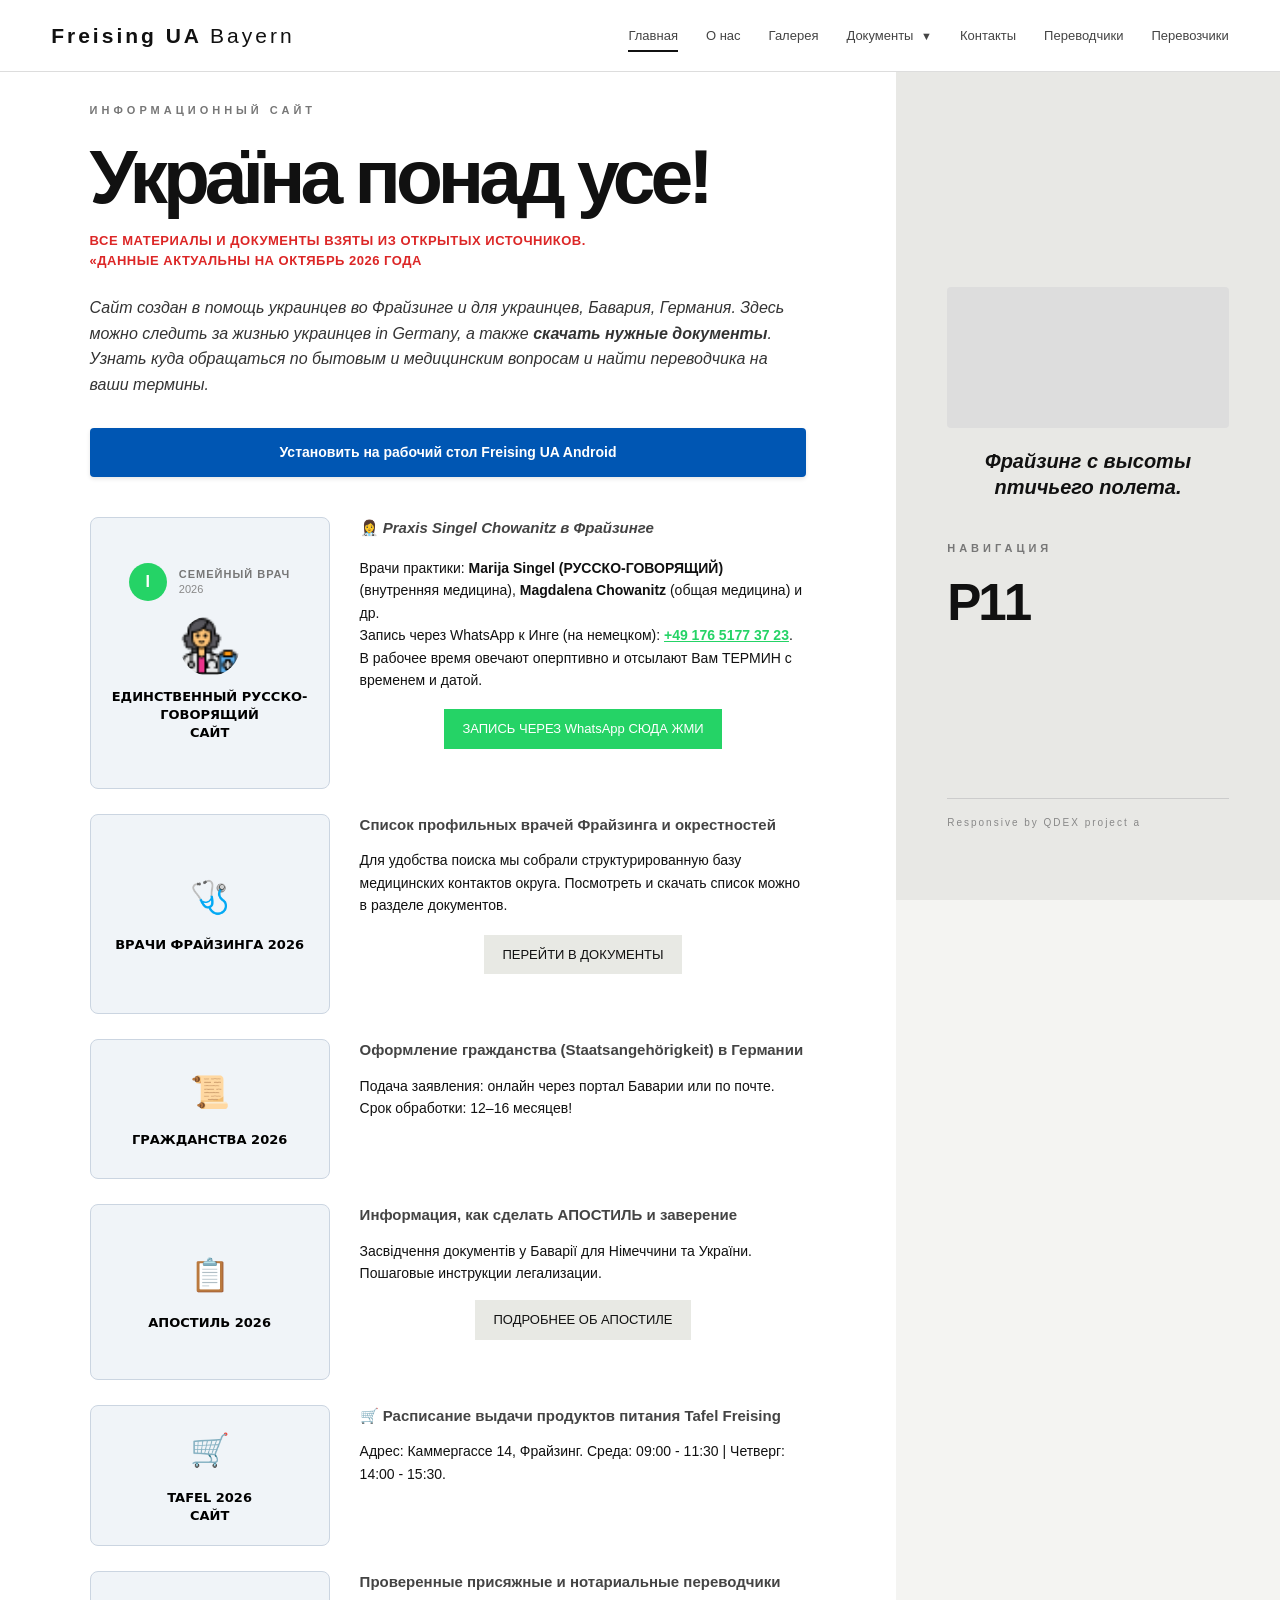
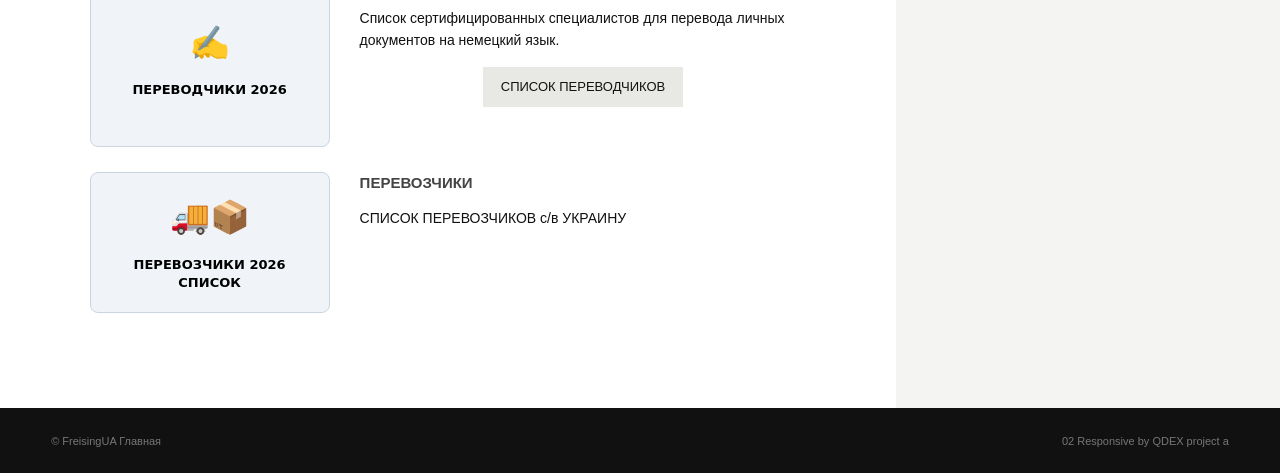
==== index.html @ e6245b6f "Add files via upload" ====
<!DOCTYPE html>
<html lang="ru">
<head>
    <meta charset="UTF-8">
    <meta name="viewport" content="width=device-width, initial-scale=1.0">
    
    <!-- Семантическое ядро для главной страницы проекта FreisingUA -->
    <title>FreisingUA — Информационный сайт для украинцев во Фрайзинге (Бавария)</title>
    <meta name="description" content="Информационный портал волонтерской помощи для украинцев во Фрайзинге (Бавария, Германия). Актуальная информация по бытовым вопросам, адреса врачей, документы и гайды.">

    <!-- Точный канонический адрес главной страницы -->
    <link rel="canonical" href="https://freisingua.com" />

    <!-- Настройка превью Open Graph для Telegram и WhatsApp -->
    <meta property="og:locale" content="ru_RU">
    <meta property="og:type" content="website">
    <meta property="og:title" content="FreisingUA | Помощь украинцам во Фрайзинге (Бавария)">
    <meta property="og:description" content="Полезная информация для интеграции в Германии. Бытовые и медицинские вопросы, присяжные переводчики и расписания перевозчиков.">
    <meta property="og:url" content="https://freisingua.com"> 
	
    <meta property="og:site_name" content="FreisingUA">
    <meta property="og:image" content="https://freisingua.com/preview1200630.png">
	<meta property="og:image:width" content="1200" />
	<meta property="og:image:height" content="630" />
    <!-- Подключение ваших оригинальных стилей -->
    <link rel="stylesheet" href="style.css">
	
<!-- adsens -->
<script async src="https://pagead2.googlesyndication.com/pagead/js/adsbygoogle.js?client=ca-pub-8481894872765748"
     crossorigin="anonymous"></script>
<!-- adsens -->

<!-- Google tag (gtag.js) -->
<script async src="https://www.googletagmanager.com/gtag/js?id=G-LP3S832QSP"></script>
<script>
  window.dataLayer = window.dataLayer || [];
  function gtag(){dataLayer.push(arguments);}
  gtag('js', new Date());

  gtag('config', 'G-LP3S832QSP');
</script>


<!-- ============================= -->
  <!-- Oустановка на раб стол -->
  <!-- ============================= -->			 



<link rel="manifest" href="manifest.json">



  <!-- ============================= -->
  <!-- КОНЕЦOустановка на раб стол -->
  <!-- ============================= -->
   
</head>
<body>

    <!-- Шапка сайта (HEADER) -->
    <div class="header">
        <div class="logo">Freising UA <span>Bayern</span></div>
        <button class="menu-toggle">☰</button>
        <div class="menu">
            <a href="index.html" class="active">Главная</a>
            <a href="about.html" target="_blank">О нас</a>
            <a href="gallery.html" target="_blank">Галерея</a>
            <div class="menu-item dropdown">
                <button class="dropdown-btn">Документы <span>▼</span></button>
                <div class="submenu">
                    <a href="documents.htmll" target="_blank">Документы</a>
                    <a href="apostil.html" target="_blank">Апостиль</a>
                    <a href="citizenship.html" target="_blank">Гражданство</a>
                </div>
            </div>
            <a href="contacts.html" target="_blank">Контакты</a>
            <a href="TRANSLATORS.html" target="_blank">Переводчики</a>
            <a href="transportation.html" target="_blank">Перевозчики</a>
        </div>
    </div>

    <!-- Основной макет страницы (LAYOUT) -->
    <div class="layout">
        
        <!-- Левая (Основная) колонка контента -->
        <div class="main-column">
            
            <div class="content">
                <div class="eyebrow">ИНФОРМАЦИОННЫЙ САЙТ</div>
                
                <h1>Україна понад усе!</h1>
                
                <p style="font-size: 13px; color: #dc2626; font-weight: bold; margin-bottom: 25px; text-transform: uppercase; letter-spacing: 0.5px;">
                     ВСЕ МАТЕРИАЛЫ И ДОКУМЕНТЫ ВЗЯТЫ ИЗ ОТКРЫТЫХ ИСТОЧНИКОВ.<br>
					«Данные актуальны на октябрь 2026 года
                </p>

                <p class="lead" style="font-style: italic; font-size: 16px; color: #333; line-height: 1.6; margin-bottom: 30px;">
                    Сайт создан в помощь украинцев во Фрайзинге и для украинцев, Бавария, Германия. Здесь можно следить за жизнью украинцев in Germany, а также <strong>скачать нужные документы</strong>. Узнать куда обращаться по бытовым и медицинским вопросам и найти переводчика на ваши термины.
                </p>

                <!-- Синяя кнопка установки приложения -->
                <a href="#" id="install-btn" class="button" style="display: block; width: 100%; max-width: 100%; background: #0056b3; color: #fff; text-align: center; padding: 14px; border-radius: 4px; font-size: 14px; font-weight: bold; text-transform: none; border: none; margin-bottom: 40px; box-shadow: 0 2px 4px rgba(0,0,0,0.1); position: relative; z-index: 9999;">
                    Установить на рабочий стол Freising UA Android
                </a>
                <!-- БЛОК 1: СЕМЕЙНЫЙ ВРАЧ СИНГЕЛЬ (Вся левая карточка ведет на WhatsApp) -->
                <div class="card-and-text-row">
                    <a href="https://praxis-sc.de" target="_blank" class="single-row-card">
                        <div class="author-block" style="margin-bottom: 15px; justify-content: center;">
                            <div class="author-avatar" style="background-color: #25D366;">I</div>
                            <div class="author-info" style="text-align: left;">
                                <span class="author-name" style="font-size: 11px; text-transform: uppercase; letter-spacing: 1px; color: #777;">СЕМЕЙНЫЙ ВРАЧ</span>
                                <span class="author-date">2026</span>
                            </div>
                        </div>
                        <img src="FOTO/free-icon-doctor-3678070.png" alt="Praxis Singel Chowanitz" style="width: 60px; height: 60px; border-radius: 50%; object-fit: cover; margin-bottom: 12px; display: block; margin-left: auto; margin-right: auto;">
                        <div class="card-title" style="font-size: 13px; font-weight: bold; text-transform: uppercase;">ЕДИНСТВЕННЫЙ РУССКО-ГОВОРЯЩИЙ<br>сайт</div>
                    </a>
                    <div class="card-side-info">
                        <p class="lead" style="font-size: 15px; font-weight: bold; margin-bottom: 10px; color: #444; margin-top: 0 !important;">
                            👩‍⚕️ <em>Praxis Singel Chowanitz в Фрайзинге</em>
                        </p>
                        <p style="font-size: 14px; color: #111; line-height: 1.6; margin-bottom: 10px;">
                            Врачи практики: <strong>Marija Singel (РУССКО-ГОВОРЯЩИЙ)</strong> (внутренняя медицина), <strong>Magdalena Chowanitz</strong> (общая медицина) и др. <br>
                            Запись через WhatsApp к Инге (на немецком): 
                            <a href="https://wa.me/+49 176 5177 37 23" target="_blank" style="text-decoration: underline; color: #25D366; font-weight: bold;">+49 176 5177 37 23</a>.<br>
							В рабочее время овечают оперптивно и отсылают Вам ТЕРМИН с временем и датой.
                        </p>
                        <a href="https://wa.me/+49 176 5177 37 23" target="_blank" class="button" style="background: #25D366; color: #fff; margin: 0; max-width: max-content; padding: 10px 18px;">ЗАПИСЬ ЧЕРЕЗ WhatsApp СЮДА ЖМИ</a>
                    </div>
                </div>

                <!-- БЛОК 2: СПИСОК ВРАЧЕЙ (Вся карточка ведет в документы) -->
                <div class="card-and-text-row">
                    <a href="documents.html" target="_blank" class="single-row-card">
                        <div class="card-icon">🩺</div>
                        <div class="card-title" style="font-size: 13px; font-weight: bold; text-transform: uppercase;">ВРАЧИ ФРАЙЗИНГА 2026</div>
                    </a>
                    <div class="card-side-info">
                        <p class="lead" style="font-size: 15px; font-weight: bold; margin-bottom: 5px; color: #444;">Список профильных врачей Фрайзинга и окрестностей</p>
                        <p style="font-size: 14px; color: #111; line-height: 1.6; margin-bottom: 10px;">
                            Для удобства поиска мы собрали структурированную базу медицинских контактов округа. Посмотреть и скачать список можно в разделе документов.
                        </p>
                        <a href="documents.html" target="_blank" class="button" style="background: #e8e9e4; color: #111; margin: 0; max-width: max-content; padding: 10px 18px;">ПЕРЕЙТИ В ДОКУМЕНТЫ</a>
                    </div>
                </div>

                <!-- БЛОК 3: ГРАЖДАНСТВО (Карточка ведет на официальный портал Бавария) -->
                <div class="card-and-text-row">
                    <a href="citizenship.html" target="_blank" class="single-row-card">
                        <div class="card-icon">📜</div>
                        <div class="card-title" style="font-size: 13px; font-weight: bold; text-transform: uppercase;">ГРАЖДАНСТВА 2026</div>
                    </a>
                    <div class="card-side-info">
                        <p class="lead" style="font-size: 15px; font-weight: bold; margin-bottom: 5px; color: #444;">Оформление гражданства (Staatsangehörigkeit) в Германии</p>
                        <p style="font-size: 14px; color: #111; line-height: 1.6;">
                            Подача заявления: онлайн через портал Баварии или по почте. Срок обработки: 12–16 месяцев!
                        </p>
                    </div>
                </div>

                <!-- БЛОК 4: АПОСТИЛЬ (Карточка ведет на страницу апостиля) -->
                <div class="card-and-text-row">
                    <a href="apostil.html" target="_blank" class="single-row-card">
                        <div class="card-icon">📋</div>
                        <div class="card-title" style="font-size: 13px; font-weight: bold; text-transform: uppercase;">АПОСТИЛЬ 2026</div>
                    </a>
                    <div class="card-side-info">
                        <p class="lead" style="font-size: 15px; font-weight: bold; margin-bottom: 5px; color: #444;">Информация, как сделать АПОСТИЛЬ и заверение</p>
                        <p style="font-size: 14px; color: #111; line-height: 1.6; margin-bottom: 8px;">
                            Засвідчення доĸументів у Баварії для Німеччини та України. Пошаговые инструкции легализации.
                        </p>
                        <a href="apostil.html" target="_blank" class="button" style="background: #e8e9e4; color: #111; margin: 0; max-width: max-content; padding: 10px 18px;">ПОДРОБНЕЕ ОБ АПОСТИЛЕ</a>
                    </div>
                </div>

                <!-- БЛОК 5: TAFEL (Карточка ведет на страницу контактов/карты) -->
                <div class="card-and-text-row">
                    <a href="https://freisinger-tafel.de" target="_blank" class="single-row-card">
                        <div class="card-icon">🛒</div>
                        <div class="card-title" style="font-size: 13px; font-weight: bold; text-transform: uppercase;">TAFEL 2026<br>
                        сайт</div>
                    </a>
                    <div class="card-side-info">
                        <p class="lead" style="font-size: 15px; font-weight: bold; margin-bottom: 5px; color: #444;">🛒 Расписание выдачи продуктов питания Tafel Freising</p>
                        <p style="font-size: 14px; color: #111; line-height: 1.6;">
                            Адрес: Каммергассе 14, Фрайзинг. Среда: 09:00 - 11:30 | Четверг: 14:00 - 15:30.
                        </p>
                    </div>
                </div>

                <!-- БЛОК 6: ПЕРЕВОДЧИКИ (Карточка ведет на страницу переводчиков) -->
                <div class="card-and-text-row">
                    <a href="TRANSLATORS.html" target="_blank" class="single-row-card">
                        <div class="card-icon">✍️</div>
                        <div class="card-title" style="font-size: 13px; font-weight: bold; text-transform: uppercase;">ПЕРЕВОДЧИКИ 2026</div>
                    </a>
                    <div class="card-side-info">
                        <p class="lead" style="font-size: 15px; font-weight: bold; margin-bottom: 5px; color: #444;">Проверенные присяжные и нотариальные переводчики</p>
                        <p style="font-size: 14px; color: #111; line-height: 1.6; margin-bottom: 8px;">
                            Список сертифицированных специалистов для перевода личных документов на немецкий язык.
                        </p>
                        <a href="TRANSLATORS.html" target="_blank" class="button" style="background: #e8e9e4; color: #111; margin: 0; max-width: max-content; padding: 10px 18px;">СПИСОК ПЕРЕВОДЧИКОВ</a>
                    </div>
                </div>
<!-- БЛОК 6: ПЕРЕВОДЧИКИ (Карточка ведет на страницу переводчиков) -->
                <div class="card-and-text-row">
                    <a href="transportation.html" target="_blank" class="single-row-card">
                        <div class="card-icon">🚚📦</div>
                        <div class="card-title" style="font-size: 13px; font-weight: bold; text-transform: uppercase;">ПЕРЕВОЗЧИКИ 2026<br>
                        список</div>
                    </a>
                    <div class="card-side-info">
                        <p class="lead" style="font-size: 15px; font-weight: bold; margin-bottom: 5px; color: #444;">ПЕРЕВОЗЧИКИ</p>
                        <p style="font-size: 14px; color: #111; line-height: 1.6; margin-bottom: 8px;">
                          СПИСОК ПЕРЕВОЗЧИКОВ с/в УКРАИНУ
                        </p>
                        </div>
                </div>

            </div>
        </div>

        <!-- Правая (Боковая) колонка — ОСТАВЛЕНА ПОЛНОСТЬЮ В ИСХОДНОМ ВИДЕ -->
        <!-- Правая (Боковая) колонка — ИСПРАВЛЕНО: возвращено реальное видео -->
<div class="side-column">
    <div class="content">
        
        <!-- Вместо тега img возвращаем полноценный тег video с автозапуском -->
        <figure style="margin-bottom: 20px; overflow: hidden; border-radius: 4px; background: #ddd;">
            <video autoplay loop muted playsinline style="width: 100%; height: auto; display: block;">
                <source src="Video\fresingFLY.mp4" type="video/mp4">
                Ваш браузер не поддерживает видео.
            </video>
        </figure>
        
        <h3 style="font-size: 20px; font-weight: 700; text-align: center; line-height: 1.3; margin-bottom: 40px; font-style: italic;">
            Фрайзинг с высоты птичьего полетa.
        </h3>
        
        <div class="eyebrow">НАВИГАЦИЯ</div>
        <h2>P11</h2>
    </div>

    <div class="side-bottom">
        <span>Responsive by QDEX project a</span>
    </div>
</div>




    </div>

    <!-- Подвал сайта -->
    <footer>
        <div>&copy; FreisingUA Главная</div>
        <div>02 Responsive by QDEX project a</div>
    </footer>
<script src="pwa-button.js"></script>
    <script src="script.js"></script>

</body>
</html>
---- style.css ----
/* =========================================================
   FREISING UA — STYLE.CSS
   ========================================================= */


/* =========================================================
   ANNA PHOTO
   ========================================================= */

.anna-photo img {
    max-width: 100%;
    height: auto;
    display: block;
    margin: 0 auto;
}


/* =========================================================
   RESET
   ========================================================= */

* {
    margin: 0;
    padding: 0;
    box-sizing: border-box;
}

html {
    scroll-behavior: smooth;
}

body {
    font-family: Arial, Helvetica, sans-serif;
    background: #f4f4f2;
    color: #111;
    line-height: 1.5;
}

a {
    color: inherit;
    text-decoration: none;
}


/* =========================================================
   HEADER
   ========================================================= */

.header {
    position: fixed;
    top: 0;
    left: 0;

    width: 100%;
    height: 72px;

    padding: 0 4%;

    display: flex;
    align-items: center;
    justify-content: space-between;

    background: rgba(255,255,255,.94);

    backdrop-filter: blur(14px);

    border-bottom: 1px solid #ddd;

    z-index: 1000;
}


/* =========================================================
   LOGO
   ========================================================= */

.logo {
    font-size: 21px;
    font-weight: 800;
    letter-spacing: 3px;
}

.logo span {
    font-weight: 400;
}


/* =========================================================
   MAIN MENU
   ========================================================= */

.menu {
    display: flex;
    gap: 28px;
    align-items: center;
}


/* Обычные пункты меню */

.menu > a {
    font-size: 13px;
    color: #444;

    position: relative;

    white-space: nowrap;
}


/* Подчёркивание ТОЛЬКО обычных пунктов.
   Раньше здесь было .menu a:after,
   из-за этого стили попадали и в подменю. */

.menu > a:after {
    content: "";

    position: absolute;

    left: 0;
    bottom: -7px;

    width: 0;
    height: 2px;

    background: #111;

    transition: .25s;
}

.menu > a:hover:after,
.menu > a.active:after {
    width: 100%;
}


/* =========================================================
   MOBILE MENU BUTTON
   ========================================================= */

.menu-toggle {
    display: none;

    border: 0;

    background: none;

    font-size: 27px;

    cursor: pointer;
}


/* =========================================================
   DROPDOWN — ДОКУМЕНТЫ
   ========================================================= */

.menu-item.dropdown {
    position: relative;

    display: flex;
    align-items: center;
}


/* Кнопка Документы.
   Делаем её визуально такой же, как остальные пункты. */

.menu .dropdown-btn {
    appearance: none;
    -webkit-appearance: none;

    border: 0;
    outline: 0;

    background: transparent;

    color: #444;

    font-family: Arial, Helvetica, sans-serif;

    font-size: 13px;

    font-weight: 400;

    line-height: 1.5;

    padding: 0;

    margin: 0;

    cursor: pointer;

    white-space: nowrap;
}


/* Наведение */

.menu .dropdown-btn:hover {
    background: transparent;

    color: #111;
}


/* Нажатие / фокус */

.menu .dropdown-btn:focus,
.menu .dropdown-btn:active {
    background: transparent;

    outline: none;

    box-shadow: none;
}


/* Стрелочка */

.dropdown-btn span {
    display: inline-block;

    margin-left: 4px;

    font-size: 11px;

    transition: transform .25s ease;
}


/* =====================================================================++++++++++++++++++++++++++++++++++++++++++++++++++++++++++++++++++++++++++++++++++++++++++++++++
   SUBMENU
   ========================================================= */

.menu .submenu {
    position: absolute;

    top: calc(100% + 12px);

    right: 0;
    left: auto;

    min-width: 220px;

    padding: 8px 0;

    background: #fff;

    border: 1px solid #ddd;

    border-radius: 6px;

    box-shadow: 0 10px 30px rgba(0,0,0,.15);

    z-index: 99999;

    opacity: 0;

    visibility: hidden;

    transform: translateY(-8px);

    transition:
        opacity .25s ease,
        transform .25s ease,
        visibility .25s ease;
}


/* Пункты подменю */

.menu .submenu a {
    display: block;

    position: relative;

    padding: 11px 18px;

    margin: 0;

    color: #333;

    background: transparent;

    text-decoration: none;

    font-size: 13px;

    white-space: nowrap;

    transition:
        background .2s ease,
        padding-left .2s ease;
}


/* Очень важно:
   убираем старое подчёркивание у ссылок подменю */

.menu .submenu a:after {
    display: none !important;

    content: none !important;
}


/* Наведение на подменю */

.menu .submenu a:hover {
    background: #f1f1f1;

    padding-left: 24px;

    color: #111;
}


/* =========================================================
   ОТКРЫТИЕ ПОДМЕНЮ
   ========================================================= */


/* При наведении мышкой */

.menu .dropdown:hover .submenu {
    opacity: 1;

    visibility: visible;

    transform: translateY(0);
}


/* При нажатии */

.menu .dropdown.open .submenu {
    opacity: 1;

    visibility: visible;

    transform: translateY(0);
}


/* Поворачиваем стрелку */

.menu .dropdown:hover .dropdown-btn span,
.menu .dropdown.open .dropdown-btn span {
    transform: rotate(180deg);
}


/* =========================================================
   УБИРАЕМ ЛИШНИЕ ТОЧКИ
   ========================================================= */

.menu .dropdown::before,
.menu .dropdown::after,
.menu .dropdown-btn::before,
.menu .dropdown-btn::after,
.menu .submenu::before,
.menu .submenu::after {
    content: none !important;

    display: none !important;
}


/* =========================================================.===++++++++++++++++++++++++++++++++++++++++++++++++++++++++++++++++++++++++++++++++++++++
   MAIN LAYOUT
   ========================================================= */

.layout {
    display: flex;

    min-height: 100vh;

    padding-top: 72px;
}


.main-column {
    width: 70%;
    min-height: calc(100vh - 72px);
    
    /* БЫЛО: padding: 70px 7%; */
    padding: 25px 7% 70px 7%; /* Уменьшили верхний отступ с 70px до 25px */
    
    position: relative;
    display: flex;
    align-items: center;
    background: #fff;
}


.side-column {
    width: 30%;

    min-height: calc(100vh - 72px);

    padding: 70px 4%;

    background: #e8e8e5;

    display: flex;

    flex-direction: column;

    justify-content: space-between;

    position: relative;
}


.content {
    width: 100%;

    max-width: 900px;

    margin: auto;
}


.number {
    position: absolute;

    top: 30px;
    right: 35px;

    font-size: 12px;

    color: #999;

    letter-spacing: 2px;
}


/* =========================================================
   TEXT
   ========================================================= */

.eyebrow {
    font-size: 11px;

    font-weight: 700;

    letter-spacing: 4px;

    color: #777;

    margin-bottom: 22px;
}


/* Также уберем лишний разгон у самого заголовка */
h1 {
    font-size: clamp(48px,6vw,90px);
    line-height: .92;
    letter-spacing: -5px;
    
    /* БЫЛО: margin-bottom: 30px; */
    margin-top: 0;           /* Обнуляем отступ сверху, если он был */
    margin-bottom: 20px;     /* Немного поджали снизу */
}


h2 {
    font-size: clamp(35px,4vw,58px);

    line-height: .98;

    letter-spacing: -3px;

    margin-bottom: 25px;
}


h3 {
    font-size: 22px;

    margin: 10px 0;
}


.lead {
    font-size: 18px;

    color: #555;

    

    margin-bottom: 32px;
}


.side-column h2 {
    font-size: clamp(38px,4vw,62px);
}


.side-column p {
    color: #666;

    max-width: 300px;
}


.side-bottom {
    display: flex;

    justify-content: space-between;

    border-top: 1px solid #ccc;

    padding-top: 16px;

    font-size: 10px;

    letter-spacing: 2px;

    color: #888;
}


/* =========================================================
   BUTTON
   ========================================================= */

.button {
    display: inline-block;

     background:  #e8e9e4; /* Поменяйте этот код (например, #3498db для синего) */

    color: #111111;

    padding: 14px 25px;

    font-size: 13px;

    transition: .25s;

    margin-bottom: 30px;
}


.button:hover {
    background:  #e74c3c; 

    transform: translateY(-2px);
}


/* =========================================================
   CARDS
   ========================================================= */

.cards {
    display: grid;

    grid-template-columns: repeat(3,1fr);

    gap: 15px;

    margin-top: 45px;
}


.cards article {
    background: #f2f2f0;

    padding: 25px;

    min-height: 150px;
}


.cards b {
    font-size: 11px;

    color: #999;
}


.cards p {
    font-size: 13px;

    color: #666;
}


/* =========================================================
   GALLERY
   ========================================================= */

.gallery {
    display: grid;

    grid-template-columns: repeat(2,1fr);

    gap: 15px;
}


.gallery figure {
    height: 230px;

    overflow: hidden;

    background: #ddd;
}


.gallery img {
    width: 100%;

    height: 100%;

    object-fit: cover;

    transition: .5s;
}


.gallery figure:hover img {
    transform: scale(1.06);
}


/* =========================================================
   DOCUMENTS
   ========================================================= */

.documents {
    display: grid;

    gap: 12px;

    max-width: 700px;
}


.document {
    display: grid;

    grid-template-columns: 55px 1fr auto;

    align-items: center;

    gap: 15px;

    padding: 20px;

    background: #f2f2f0;

    border: 1px solid #ddd;

    transition: .25s;
}


.document:hover {
    background: #e8e8e5;
}


.document span {
    font-size: 11px;

    color: #999;
}


.document strong {
    font-size: 15px;
}


.document small {
    color: #777;
}


/* =========================================================
   ANNA
   ========================================================= */

.anna-layout {
    display: grid;

    grid-template-columns: minmax(220px,350px) 1fr;

    gap: 45px;

    align-items: center;
}


.anna-photo {
    height: 430px;

    overflow: hidden;

    background: #ddd;
}


.anna-photo img {
    width: 100%;

    height: 100%;

    object-fit: cover;

    transition: scale .4s ease-in-out !important;

    scale: 1 !important;
}


.anna-photo:hover img {
    scale: 1.06 !important;
}


.anna-layout p {
    color: #666;

    margin-bottom: 20px;
}


/* =========================================================
   CONTACTS
   ========================================================= */

.contact-list {
    display: flex;

    flex-direction: column;

    gap: 15px;

    margin-bottom: 35px;

    font-size: 20px;
}


.contact-list a {
    width: max-content;

    border-bottom: 1px solid #aaa;

    padding-bottom: 5px;
}


/* =========================================================
   FOOTER
   ========================================================= */

footer {
    height: 65px;

    background: #111;

    color: #777;

    padding: 0 4%;

    display: flex;

    align-items: center;

    justify-content: space-between;

    font-size: 11px;
}


/* =========================================================
   VIDEO
   ========================================================= */

.video-responsive {
    width: 100%;

    max-width: 700px;

    margin: 30px auto;

    aspect-ratio: 16 / 9;

    box-sizing: border-box;
}


.video-responsive iframe {
    width: 100% !important;

    height: 100% !important;

    border: 0;

    display: block;
}


/* =========================================================
   AUTHOR BLOCK
   ========================================================= */

.author-block {
    display: flex;

    align-items: center;

    gap: 12px;

    margin-bottom: 25px;
}


.author-avatar {
    width: 38px;

    height: 38px;

    background-color: #25D366;

    color: #fff;

    border-radius: 50%;

    display: flex;

    align-items: center;

    justify-content: center;

    font-size: 16px;

    font-weight: bold;

    user-select: none;
}


.author-info {
    display: flex;

    flex-direction: column;

    line-height: 1.2;
}


.author-name {
    font-size: 14px;

    font-weight: 700;

    color: #111;
}


.author-date {
    font-size: 11px;

    color: #888;

    margin-top: 2px;
}


/* =========================================================
   MODAL
   ========================================================= */

.modal {
    display: none;

    position: fixed;

    z-index: 1000;

    left: 0;

    top: 0;

    width: 100%;

    height: 100%;

    background-color: rgba(0,0,0,.9);

    justify-content: center;

    align-items: center;
}


.modal.active {
    display: flex;
}


.modal-content {
    max-width: 90%;

    max-height: 90%;

    object-fit: contain;

    border-radius: 4px;
}


.modal-close {
    position: absolute;

    top: 20px;

    right: 35px;

    color: #fff;

    font-size: 40px;

    font-weight: bold;

    cursor: pointer;

    transition: .3s;
}


.modal-close:hover {
    color: #bbb;
}


/* =========================================================
   DESKTOP — ПРАВАЯ КОЛОНКА
   ========================================================= */

@media (min-width: 751px) {

    .layout {
        display: block;

        position: relative;
    }


    .main-column {
        width: 70% !important;
    }


    .side-column {
        position: fixed !important;

        top: 72px;

        right: 0;

        width: 30% !important;

        height: calc(100vh - 72px) !important;

        z-index: 900;
    }
}


/* =========================================================
   TABLET
   ========================================================= */

@media (max-width: 1000px) {

    .menu {
        gap: 16px;
    }


    .menu > a,
    .menu .dropdown-btn {
        font-size: 12px;
    }


    .main-column {
        padding: 60px 5%;
    }


    .side-column {
        padding: 60px 3%;
    }


    .cards {
        grid-template-columns: 1fr;
    }


    .anna-layout {
        grid-template-columns: 1fr;
    }


    .anna-photo {
        height: 320px;
    }
}


/* =========================================================
   MOBILE
   ========================================================= */

@media (max-width: 750px) {

    .header {
        height: 65px;

        padding: 0 20px;
    }


    /* Кнопка ☰ */

    .menu-toggle {
        display: block;
    }


    /* Главное меню */

    .menu {
        display: none;

        position: absolute;

        top: 65px;

        left: 0;

        width: 100%;

        background: #fff;

        flex-direction: column;

        gap: 0;

        border-bottom: 1px solid #ddd;

        align-items: stretch;
		        /* НАША ДОБАВЛЕННАЯ СТРОКА: поднимаем меню на самый верхний слой */
        z-index: 99999 !important; 
    }


    .menu.open {
        display: flex;
    }


    /* Обычные пункты */

    .menu > a {
        width: 100%;

        padding: 16px 22px;

        border-bottom: 1px solid #eee;

        font-size: 14px;
    }


    .menu > a:after {
        display: none;
    }


    /* Документы */

    .menu-item.dropdown {
        width: 100%;

        display: block;
    }


    .menu .dropdown-btn {
        width: 100%;

        padding: 16px 22px !important;

        text-align: left;

        border-bottom: 1px solid #eee !important;

        font-size: 14px !important;
    }


    /* Подменю на телефоне */

    .menu .submenu {
        position: static;

        width: 100%;

        min-width: 0;

        padding: 0;

        background: #f5f5f3;

        border: none;

        border-radius: 0;

        box-shadow: none;

        transform: none;

        display: none;

        opacity: 1;

        visibility: visible;
    }


    /* Открытое подменю */

    .menu .dropdown.open .submenu {
        display: block;
    }


    .menu .submenu a {
        padding: 14px 38px !important;

        font-size: 13px;
    }


    .menu .submenu a:hover {
        padding-left: 44px !important;
    }


    /* Layout */

    .layout {
        flex-direction: column;

        padding-top: 65px;
    }


    .main-column,
    .side-column {
        width: 100%;

        min-height: auto;
    }


    .main-column {
        padding: 90px 28px;
    }


    .side-column {
        padding: 60px 28px;

        gap: 60px;
    }


    .hero {
        min-height: 75vh;
    }


    .gallery {
        grid-template-columns: 1fr 1fr;
    }


    .gallery figure {
        height: 180px;
    }


    .document {
        grid-template-columns: 45px 1fr;
    }


    .document small {
        display: none;
    }


    .anna-layout {
        display: flex !important;

        flex-direction: column !important;

        gap: 20px !important;

        width: 100% !important;
    }


    .anna-photo {
        width: 100% !important;

        max-width: 100% !important;

        height: auto !important;

        overflow: visible !important;
    }


    .anna-photo img {
        width: 100% !important;

        max-width: 100% !important;

        height: auto !important;

        object-fit: contain !important;
    }


    footer {
        height: auto;

        padding: 22px 28px;

        gap: 10px;

        flex-direction: column;

        align-items: flex-start;
    }
}


/* =========================================================
   SMALL PHONES
   ========================================================= */

@media (max-width: 420px) {

    h1 {
        font-size: 50px;

        letter-spacing: -3px;
    }


    .gallery {
        grid-template-columns: 1fr;
    }


    .gallery figure {
        height: 220px;
    }
}


/* =========================================================
   ИСПРАВЛЕНИЯ: ПОДМЕНЮ, ОТСТУПЫ И МОБИЛЬНАЯ ВЕРСИЯ
   ========================================================= */




/* 2. Приподнимаем заголовок на компьютерах (уменьшаем верхний отступ) */
.main-column {
    padding-top: 30px !important; /* Было 70px, уменьшили до 30px */
}
h1 {
    margin-top: 0 !important;
}


/* 3. Мобильная адаптивность и исправление отступов на смартфонах */
@media screen and (max-width: 768px) {
    
    /* Перестраиваем колонки сайта друг под друга */
    body .layout {
        display: flex !important;
        flex-direction: column !important;
        padding-top: 72px !important;
    }
    
    /* Убираем гигантские отступы десктопа на мобильных экранах */
    body .main-column {
        width: 100% !important;
        min-height: auto !important;
        padding: 20px 5% !important; /* Минимальные аккуратные отступы для телефонов */
        display: block !important;
    }
    
    body .side-column {
        width: 100% !important;
        min-height: auto !important;
        padding: 30px 5% !important;
    }

    /* Уменьшаем огромный шрифт заголовка, чтобы он аккуратно встал на экран телефона */
    body h1 {
        font-size: 32px !important;
        line-height: 1.1 !important;
        letter-spacing: -1px !important;
        margin-top: 5px !important;
        margin-bottom: 15px !important;
    }
    
    body h2 {
        font-size: 26px !important;
        line-height: 1.1 !important;
        letter-spacing: -1px !important;
    }
}
.button {
    display: block;         /* ИЗМЕНЕНО: теперь кнопка ведет себя как блок, что позволяет центрировать её */
    width: 100%;           /* Растягивает кнопку на всю доступную ширину контента */
    max-width: 400px;      /* Ограничивает максимальную ширину (подберите цифру под дизайн) */
     margin: 0 auto 40px auto; /* Центрирует кнопку и делает отступ 40px снизу */
    box-sizing: border-box; /* Чтобы внутренние отступы не ломали указанную ширину */
    text-align: center;    /* Выравнивает текст строго по центру внутри самой кнопки */
    vertical-align: middle; 
} 
/* Выравниваем все блочные элементы (включая нашу кнопку) по центру внутри контента */
.content .button {
    display: block !important;
    margin-left: auto !important;
    margin-right: auto !important;
    margin-bottom: 40px !important; /* Наш отступ снизу */
}
/* Сетка для автоматического выравнивания карточек в ряд */
.cards-grid {
  display: grid;
  grid-template-columns: repeat(auto-fit, minmax(300px, 1-fraction));
  gap: 20px;
  padding: 20px;
}

/* Стили самой карточки __________________________________________________________________________*/
/* Настройка сетки: строго по 2 штуки в ряд */
.cards-grid {
  display: grid;
  grid-template-columns: repeat(2, 1fr); /* Ровно 2 колонки */
  gap: 20px;                             /* Расстояние между кнопками */
  padding: 20px;
  max-width: 1000px;                     /* Ограничение ширины, чтобы не растягивались на весь экран */
  margin: 0 auto;                        /* Центрирование всего блока на странице */
  box-sizing: border-box;
}

/* Настройка внешнего вида самой кнопки-карточки */
.info-card {
  display: flex;
  flex-direction: column;
  background-color: #f1f5f9;             /* Стильный светло-серый фон */
  border: 1px solid #e2e8f0;              /* Тонкая серая рамка */
  border-radius: 8px;                    /* Скругление углов */
  padding: 24px;
  text-decoration: none;                 /* Убираем подчеркивание текста */
  color: #000000;                        /* Черный цвет текста */
  transition: transform 0.2s ease, box-shadow 0.2s ease;
  min-height: 140px;                     /* Минимальная высота карточки */
  justify-content: space-between;
  
}

/* Эффект при наведении мышки */
/* Здесь подчеркивание убираем, оставляем только подъем карточки */
.info-card:hover {
  transform: translateY(-3px);
  box-shadow: 0 10px 20px rgba(0, 0, 0, 0.5);
  
}



/* Настройка иконки */
.card-icon {
  font-size: 32px;                       /* Размер временных эмодзи-иконок */
  margin-bottom: 15px;
  color: #64748b;                        /* Цвет иконки */
}

/* Настройка текста */
.card-title {
  font-family: system-ui, -apple-system, sans-serif;
  font-size: 16px;
  font-weight: 700;                      /* Жирный шрифт */
  line-height: 1.4;
}

/* Адаптивность: на мобилках (экраны меньше 768px) кнопки встанут по одной в ряд */
@media (max-width: 768px) {
  .cards-grid {
    grid-template-columns: 1fr;
    gap: 15px;
  }
}
/* Эффект: когда мышка наводится на ВСЮ карточку, подчеркивается ТОЛЬКО надпись */
.info-card:hover .card-title {
  text-decoration: underline;
  text-decoration-thickness: 1px;      /* Красивая тонкая линия */
  text-underline-offset: 4px;          /* Аккуратный отступ от букв вниз */
}
/* При наведении текст становится красным и подчеркивается */
.info-card:hover .card-title {
  color: #000000;                     /* ЧЕРНЫЙ ТЕКСТ */
  text-decoration: underline;
  text-decoration-color: #dc2626;      /* Красный цвет линии подчеркивания */
  text-decoration-thickness: 1px;
  text-underline-offset: 4px;
}
/* Выстраиваем карточку и текстовый блок автора в один ряд */
.row-container {
  display: flex;
  align-items: center;    /* Центрируем текст по вертикали относительно карточки */
  gap: 25px;              /* Расстояние между карточкой и текстом */
  margin-top: 20px;
  margin-bottom: 25px;
}

/* Контейнер для текста и аватарки */
.side-content-block {
  display: flex;
  flex-direction: column;
  justify-content: center;
}

/* На мобильных экранах (меньше 768px) перестраиваем обратно в один столбец */
@media (max-width: 768px) {
  .row-container {
    flex-direction: column;
    align-items: flex-start;
    gap: 15px;
	margin-bottom: 100px;
  }
  .row-container .cards-grid {
    max-width: 100% !important; /* На смартфонах карточка растянется на всю ширину */
  }
}
/* Контейнер для выстраивания строго в один ряд */
.card-and-text-row {
	
  display: flex;
  align-items: center;    /* Выравнивание по центру высоты */
  gap: 30px;              /* Расстояние между карточкой и текстом */
  margin: 25px 0;
  width: 100%;
}

/* Стили карточки, чтобы она не зависела от общей сетки */
.single-row-card {
  display: flex;
  flex-direction: column;
  justify-content: space-between;
  background-color: #f1f5f9;  /* Серый фон по умолчанию */
  border: 1px solid #cbd5e1;  /* Серая рамка */
  border-radius: 8px;
  padding: 24px;
  text-decoration: none;
  color: #000000;
  min-height: 140px;
  width: 100%;
  max-width: 320px;          /* Фиксированная ширина карточки */
  box-sizing: border-box;
  transition: transform 0.2s ease, box-shadow 0.2s ease, background-color 0.2s ease;
}

/* Эффекты при наведении на эту карточку */
.single-row-card:hover {
  transform: translateY(-3px);
  box-shadow: 0 10px 20px rgba(0, 0, 0, 0.1); /* Мягкая тень покороче */
  background-color: #ffffff;                 /* Становится белой при наведении */
}

/* Подчеркивание только надписи внутри карточки при наведении */
/* Подчеркивание только надписи внутри карточки при наведении */
.single-row-card:hover .card-title {
  text-decoration: underline;
  
  /* ↓ НАША ОБНОВЛЕННАЯ СТРОЧКА: задаем цвет линии ↓ */
  text-decoration-color: #dc2626;            /* Красивый сдержанный красный цвет линии */
  
  /* Если хотите вернуть ярко-красный, замените на: #ff0000 */
  /* Если хотите, чтобы сам текст тоже становился красным, раскомментируйте строчку ниже: */
  /* color: #dc2626; */

  text-decoration-thickness: 1px;            /* Тонкая линия */
  text-underline-offset: 4px;                /* Аккуратный отступ вниз от букв */
}


/* Правый блок с текстом и автором */
.card-side-info {
  display: flex;
  flex-direction: column;
  gap: 8px;                  /* Расстояние между аватаркой и текстом "Врачи Фрайзинга..." */
}

/* Сброс лишних отступов у параграфа, чтобы текст стоял аккуратно */
.card-side-info .lead {
  margin: 0;
  padding: 0;
}

/* Адаптивность для мобильных телефонов */
@media (max-width: 768px) {
  .card-and-text-row {
    flex-direction: column;  /* На телефонах превращается в колонку */
    align-items: flex-start;
    gap: 15px;
	  /* ↓ ИЗМЕНЕННАЯ СТРОЧКА: разворачивает элементы на мобилках в обратном порядке (сначала текст, потом карта) ↓ */
    flex-direction: column-reverse; 
  }
  .single-row-card {
    max-width: 100%;         /* На телефонах карточка займет всю ширину */
  }
}
/* =========================================================
   ИДЕАЛЬНОЕ ВЫРАВНИВАНИЕ КАРТОЧЕК НА ВСЕХ ДИСПЛЕЯХ (ЦВЕТ ИСПРАВЛЕН)
   ========================================================= */

/* 1. На экранах компьютеров и ноутбуков выстраиваем сетку */
@media (min-width: 769px) {
    .hero .content {
        display: grid !important;
        grid-template-columns: 1fr; 
        gap: 2px; 
    }

    .card-and-text-row {
        display: grid !important;
        grid-template-columns: 240px 1fr; /* Одинаковая ширина для всех левых карточек */
        align-items: stretch !important; /* Растягивает карточку до высоты правого текста */
        margin-bottom: 25px;
    }
}

/* 2. Стили для самой карточки с сохранением оригинального серого цвета */
.single-row-card {
    display: flex !important;
    flex-direction: column !important;
    justify-content: center !important; /* Центрируем контент по вертикали */
    align-items: center !important;     /* Центрируем контент по горизонтали */
    text-align: center;
    padding: 20px;
    
    /* ВОЗВРАЩАЕМ РОДНОЙ ЦВЕТ: легкий серо-голубой оттенок, как на скриншоте */
    background: #f0f4f8 !important;     
    
    border-radius: 8px;
    height: 100% !important;             /* Принудительно заполняет всю высоту */
    box-sizing: border-box;
}
/* Выносим кнопку установки на самый верхний слой верстки */
#install-btn {
    position: relative !important;
    z-index: 9999 !important;
}
#install-btn {
    pointer-events: auto !important;
}
/* =========================================================
   УПРАВЛЕНИЕ МЕНЮ ТОЛЬКО ЧЕРЕЗ КЛИК
   ========================================================= */

/* Отключаем старое появление меню при наведении мышки на ПК */
.menu .dropdown:hover .submenu {
    opacity: 0;
    visibility: hidden;
    transform: translateY(-8px);
    display: none;
}

/* Показываем подменю ТОЛЬКО когда JS добавляет класс .open */
.menu .dropdown.open .submenu {
    display: block !important;
    opacity: 1 !important;
    visibility: visible !important;
    transform: translateY(0) !important;
}

/* Поворачиваем стрелочку вверх только при открытом меню */
.menu .dropdown.open .dropdown-btn span {
    transform: rotate(180deg) !important;
}
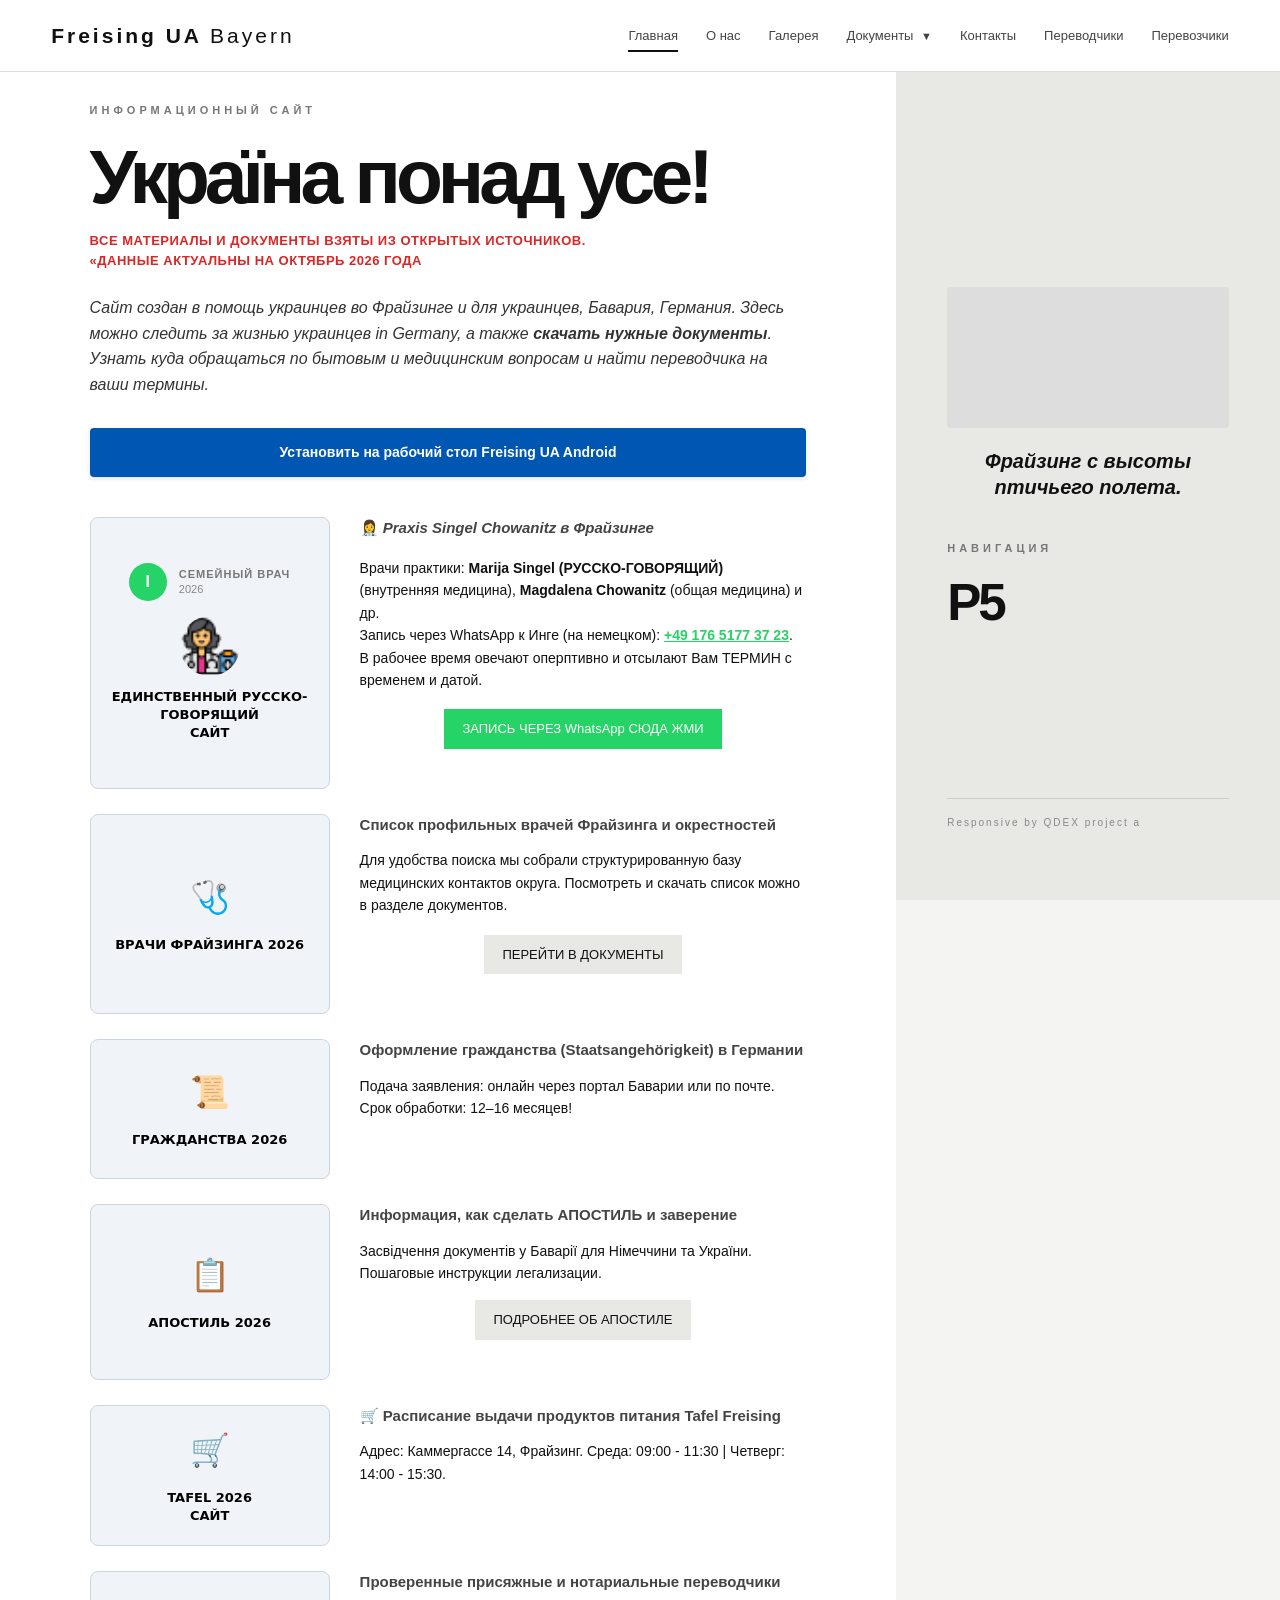
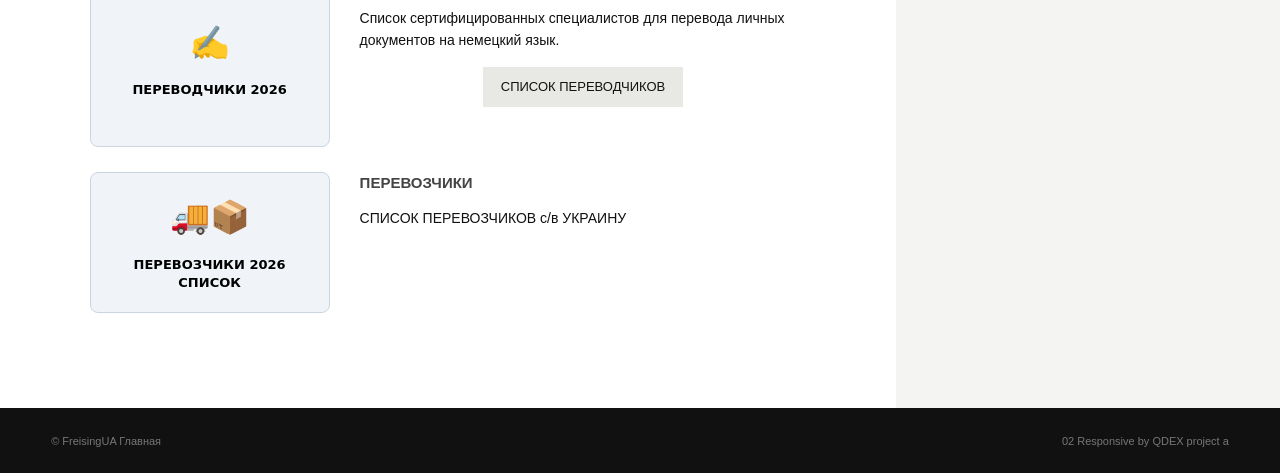
==== commit 07691974: "Add files via upload" ====
--- a/index.html
+++ b/index.html
@@ -69,7 +69,6 @@
             <div class="menu-item dropdown">
                 <button class="dropdown-btn">Документы <span>▼</span></button>
                 <div class="submenu">
-                    <a href="documents.htmll" target="_blank">Документы</a>
                     <a href="apostil.html" target="_blank">Апостиль</a>
                     <a href="citizenship.html" target="_blank">Гражданство</a>
                 </div>
@@ -240,7 +239,7 @@
         </h3>
         
         <div class="eyebrow">НАВИГАЦИЯ</div>
-        <h2>P11</h2>
+        <h2>P5</h2>
     </div>
 
     <div class="side-bottom">
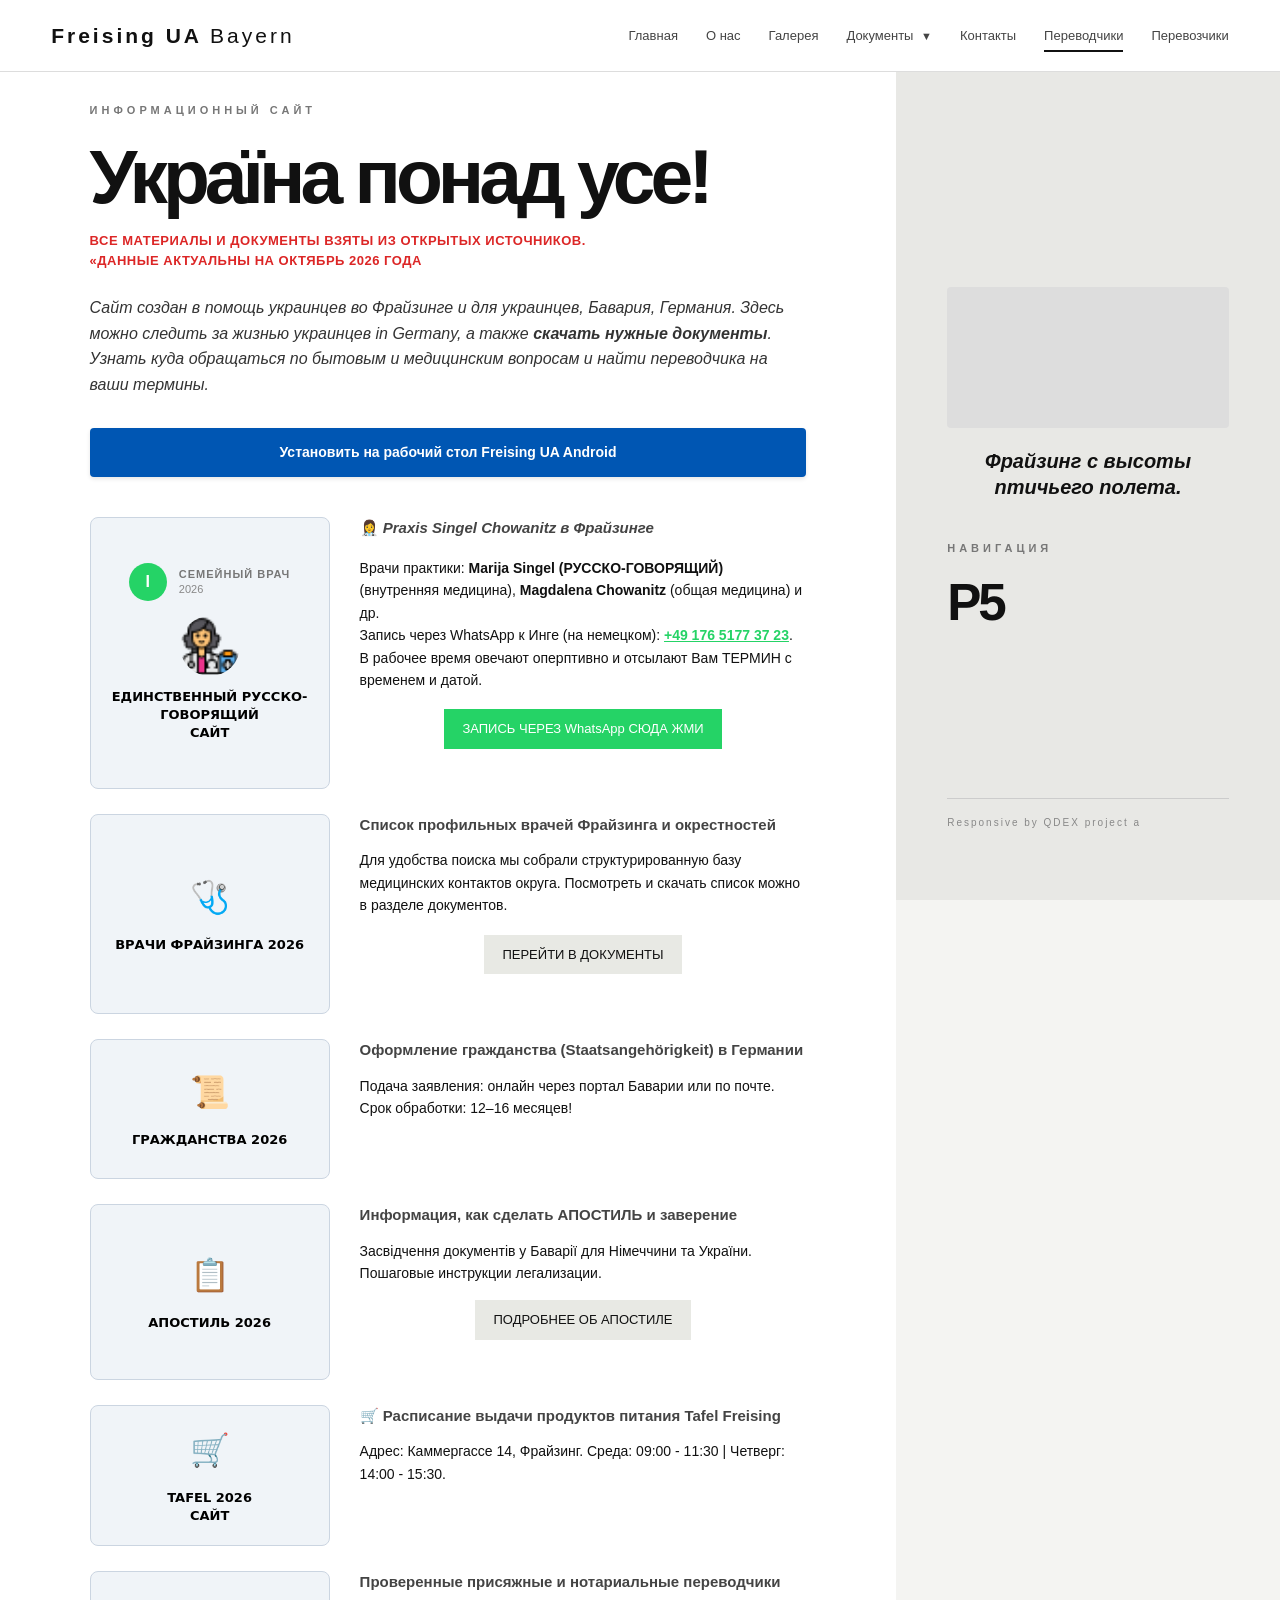
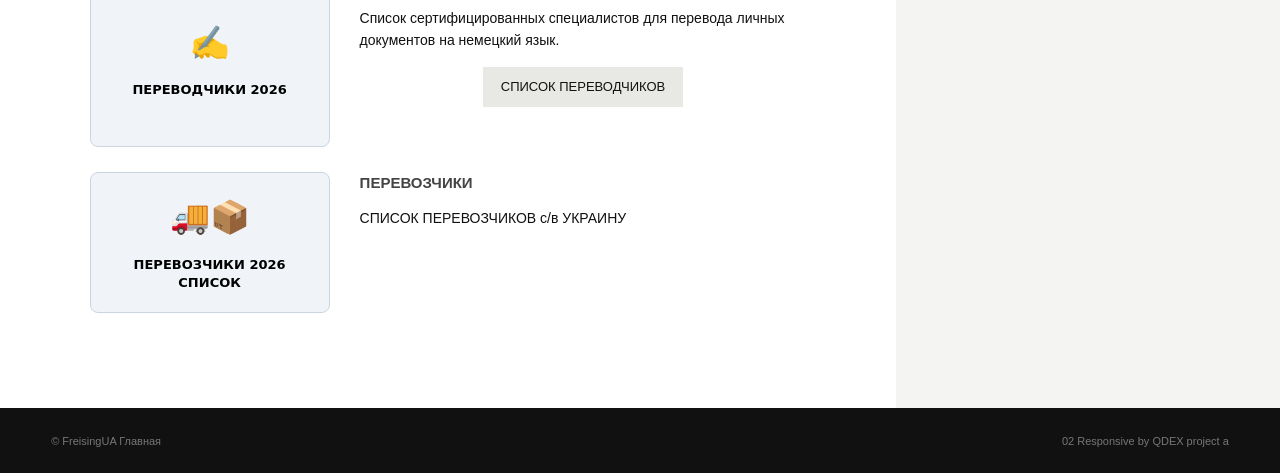
==== commit 0d6dbd03: "Add files via upload" ====
--- a/index.html
+++ b/index.html
@@ -59,23 +59,24 @@
 <body>
 
     <!-- Шапка сайта (HEADER) -->
+       <!-- Шапка сайта (HEADER) -->
     <div class="header">
         <div class="logo">Freising UA <span>Bayern</span></div>
         <button class="menu-toggle">☰</button>
         <div class="menu">
-            <a href="index.html" class="active">Главная</a>
-            <a href="about.html" target="_blank">О нас</a>
-            <a href="gallery.html" target="_blank">Галерея</a>
+            <a href="index.html">Главная</a>
+            <a href="about.html">О нас</a>
+            <a href="gallery.html">Галерея</a>
             <div class="menu-item dropdown">
                 <button class="dropdown-btn">Документы <span>▼</span></button>
                 <div class="submenu">
-                    <a href="apostil.html" target="_blank">Апостиль</a>
-                    <a href="citizenship.html" target="_blank">Гражданство</a>
+                    <a href="apostil.html">Апостиль</a>
+                    <a href="translations.html">Переводы</a>
                 </div>
             </div>
-            <a href="contacts.html" target="_blank">Контакты</a>
-            <a href="TRANSLATORS.html" target="_blank">Переводчики</a>
-            <a href="transportation.html" target="_blank">Перевозчики</a>
+            <a href="contacts.html">Контакты</a>
+            <a href="TRANSLATORS.html" class="active">Переводчики</a>
+            <a href="transportation.html">Перевозчики</a>
         </div>
     </div>
 
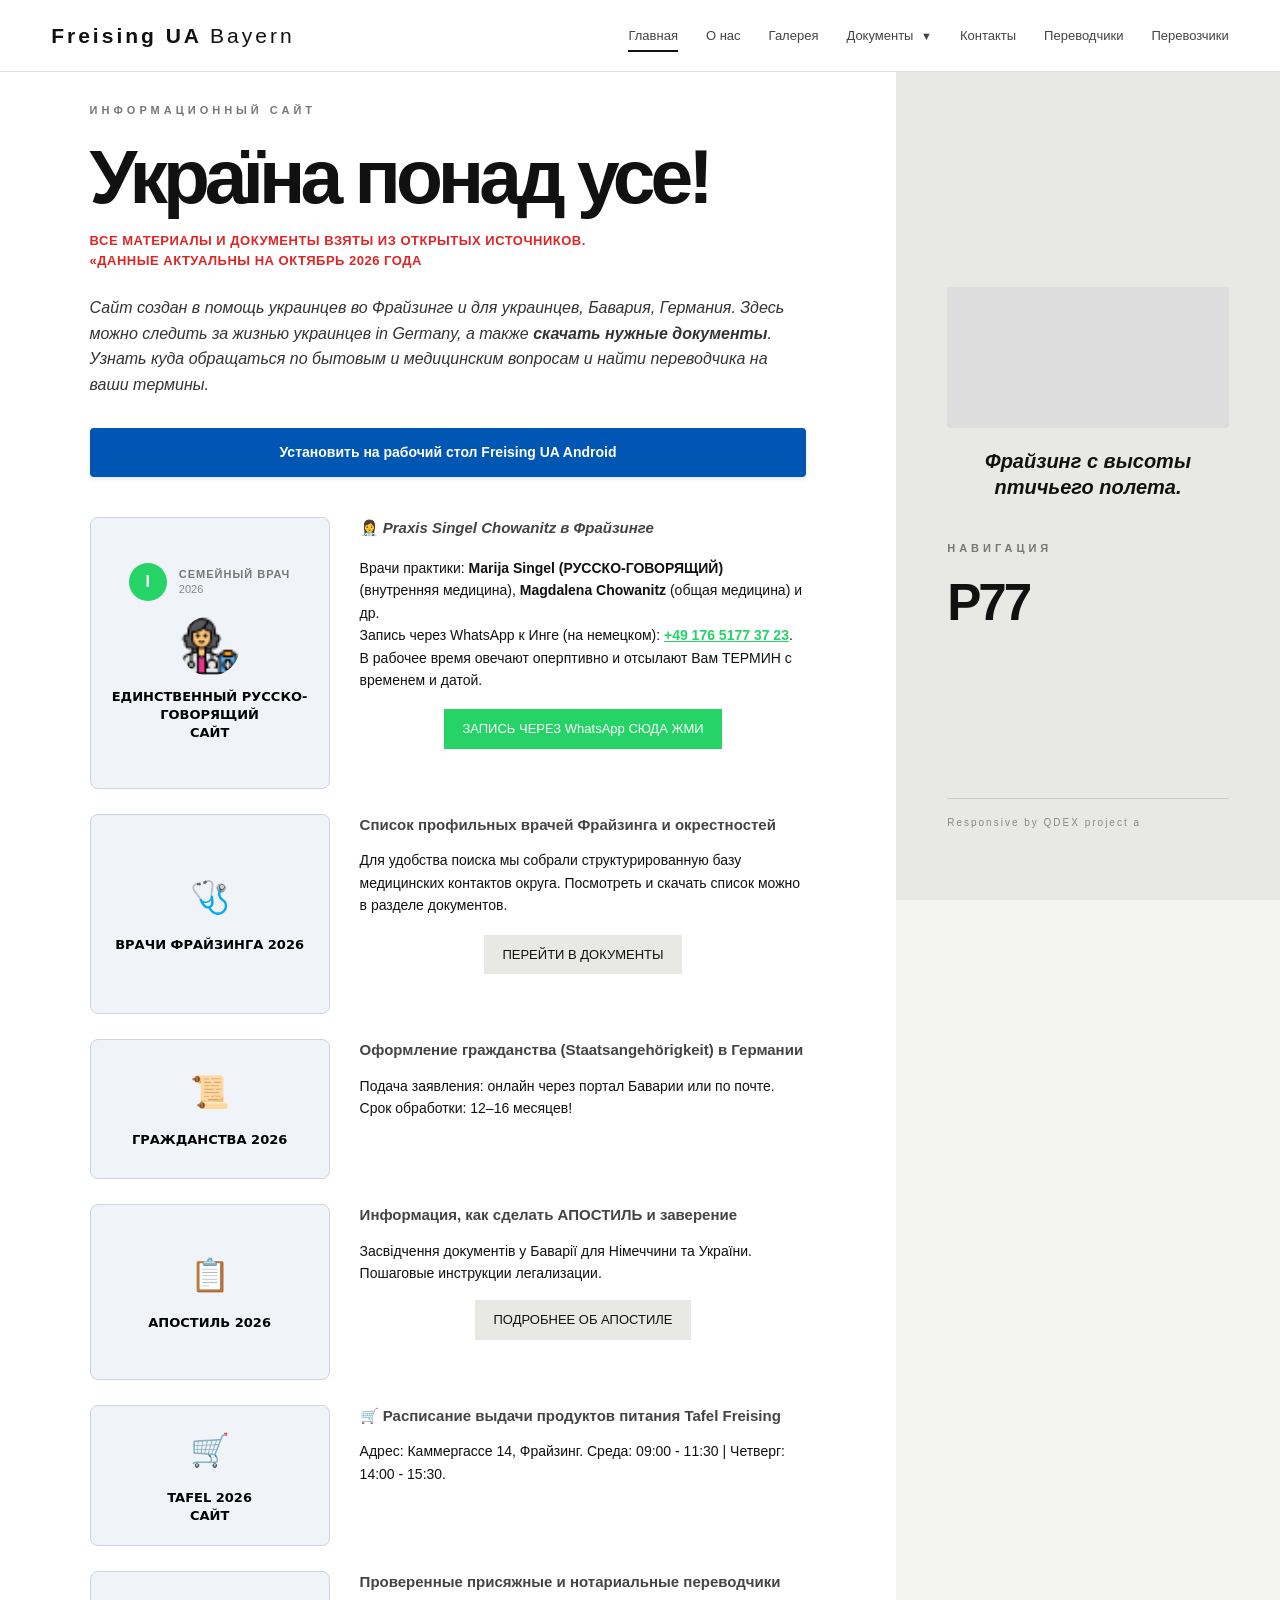
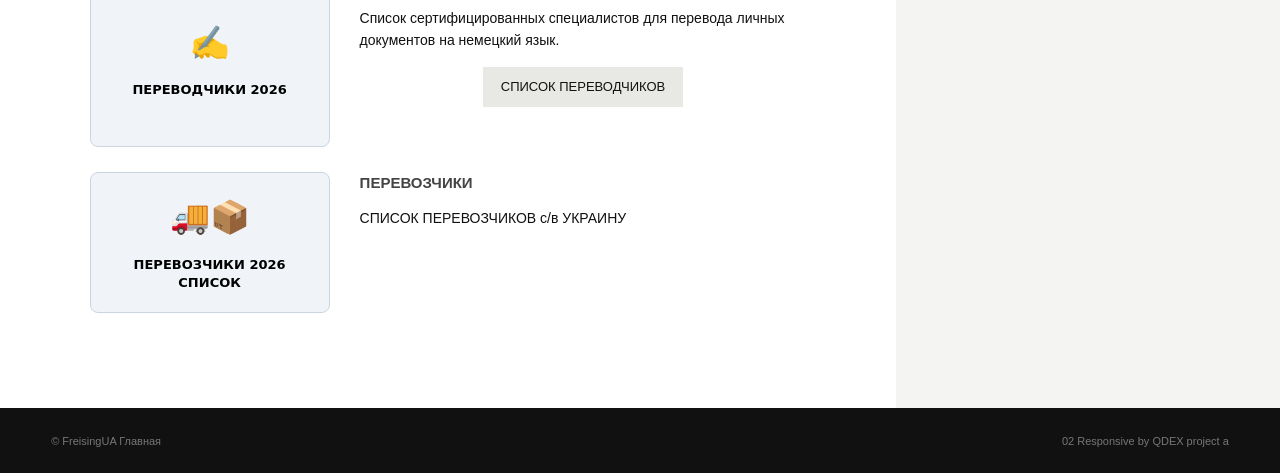
==== commit e13d834c: "Add files via upload" ====
--- a/index.html
+++ b/index.html
@@ -59,24 +59,23 @@
 <body>
 
     <!-- Шапка сайта (HEADER) -->
-       <!-- Шапка сайта (HEADER) -->
     <div class="header">
         <div class="logo">Freising UA <span>Bayern</span></div>
         <button class="menu-toggle">☰</button>
         <div class="menu">
-            <a href="index.html">Главная</a>
-            <a href="about.html">О нас</a>
-            <a href="gallery.html">Галерея</a>
+            <a href="index.html" class="active">Главная</a>
+            <a href="about.html" target="_blank">О нас</a>
+            <a href="gallery.html" target="_blank">Галерея</a>
             <div class="menu-item dropdown">
                 <button class="dropdown-btn">Документы <span>▼</span></button>
                 <div class="submenu">
-                    <a href="apostil.html">Апостиль</a>
-                    <a href="translations.html">Переводы</a>
+                    <a href="apostil.html" target="_blank">Апостиль</a>
+                    <a href="citizenship.html" target="_blank">Гражданство</a>
                 </div>
             </div>
-            <a href="contacts.html">Контакты</a>
-            <a href="TRANSLATORS.html" class="active">Переводчики</a>
-            <a href="transportation.html">Перевозчики</a>
+            <a href="contacts.html" target="_blank">Контакты</a>
+            <a href="TRANSLATORS.html" target="_blank">Переводчики</a>
+            <a href="transportation.html" target="_blank">Перевозчики</a>
         </div>
     </div>
 
@@ -240,7 +239,7 @@
         </h3>
         
         <div class="eyebrow">НАВИГАЦИЯ</div>
-        <h2>P5</h2>
+        <h2>P77</h2>
     </div>
 
     <div class="side-bottom">
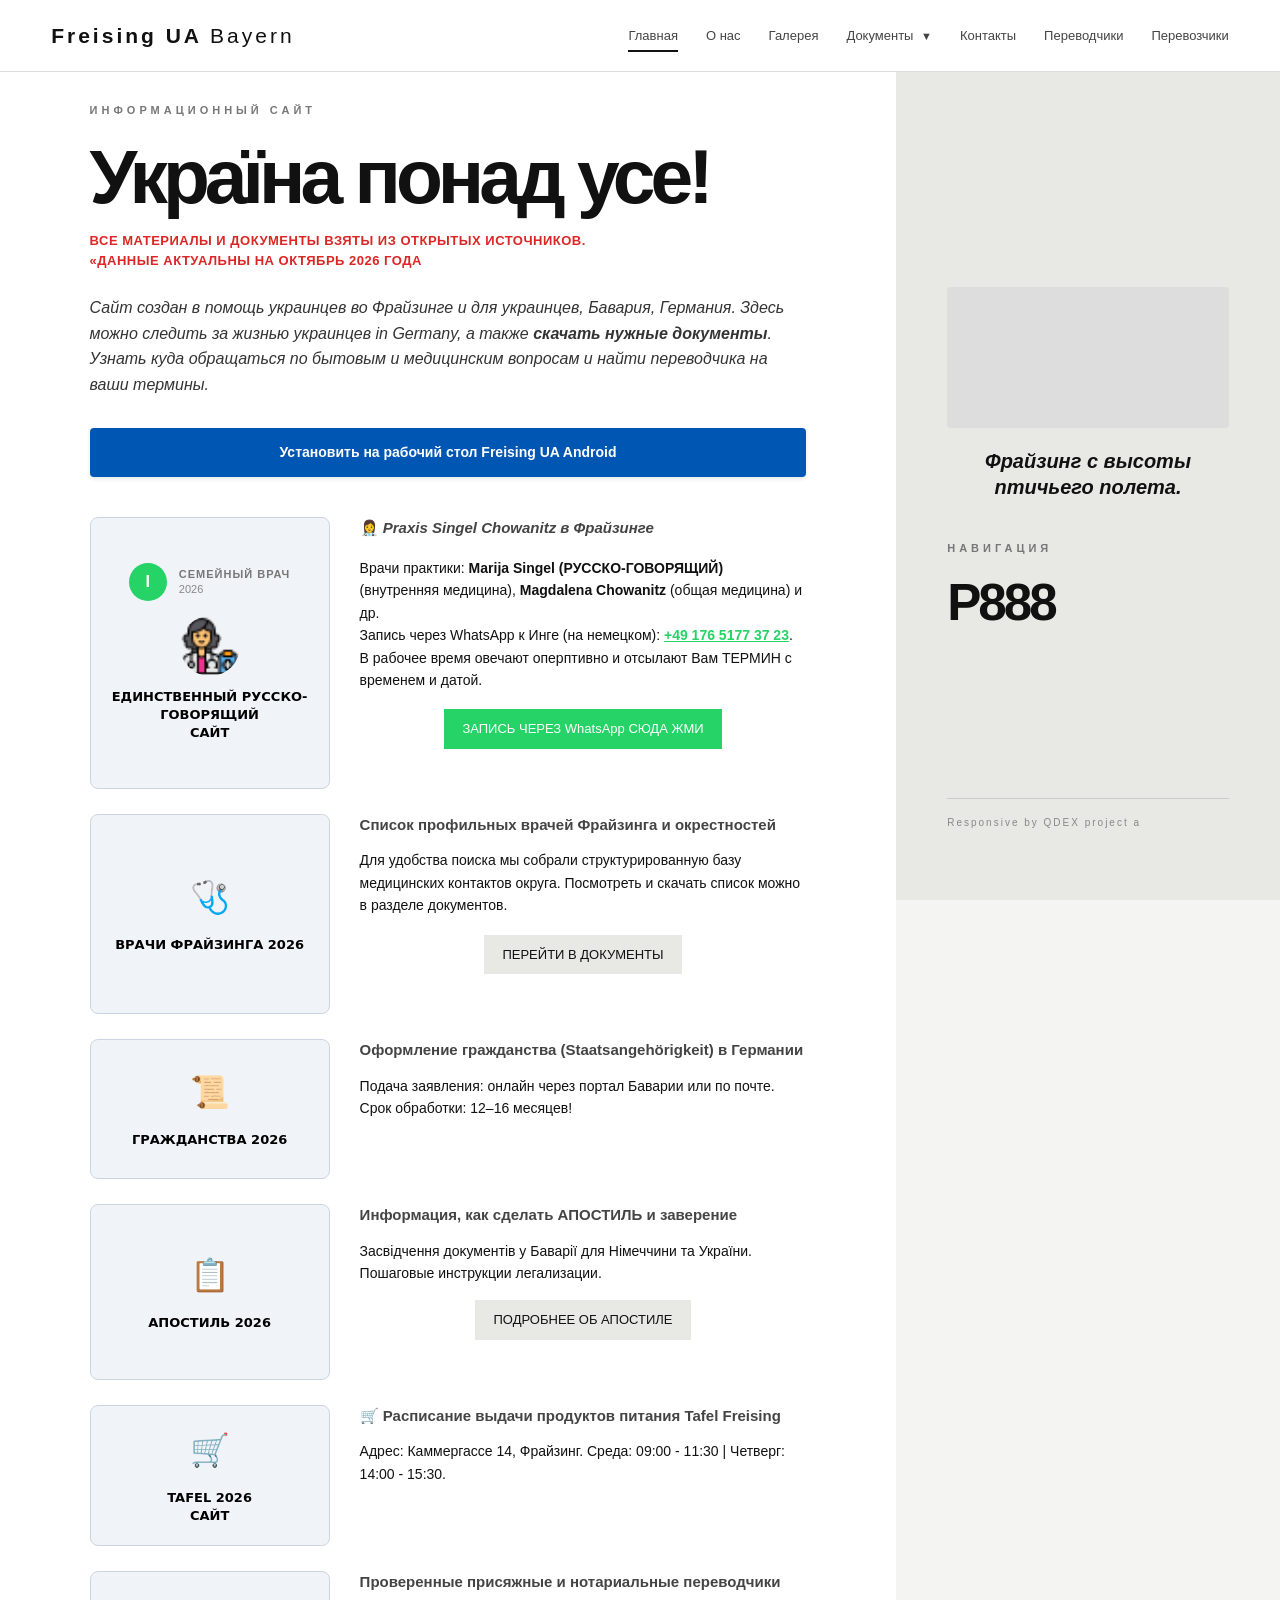
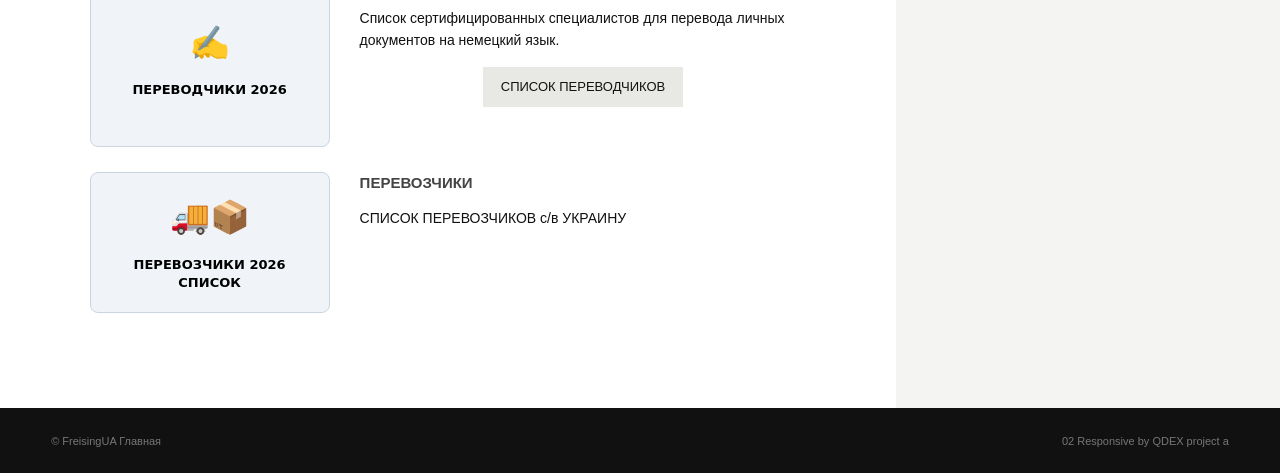
==== commit 1c9952a2: "Add files via upload" ====
--- a/index.html
+++ b/index.html
@@ -239,7 +239,7 @@
         </h3>
         
         <div class="eyebrow">НАВИГАЦИЯ</div>
-        <h2>P77</h2>
+        <h2>P888</h2>
     </div>
 
     <div class="side-bottom">
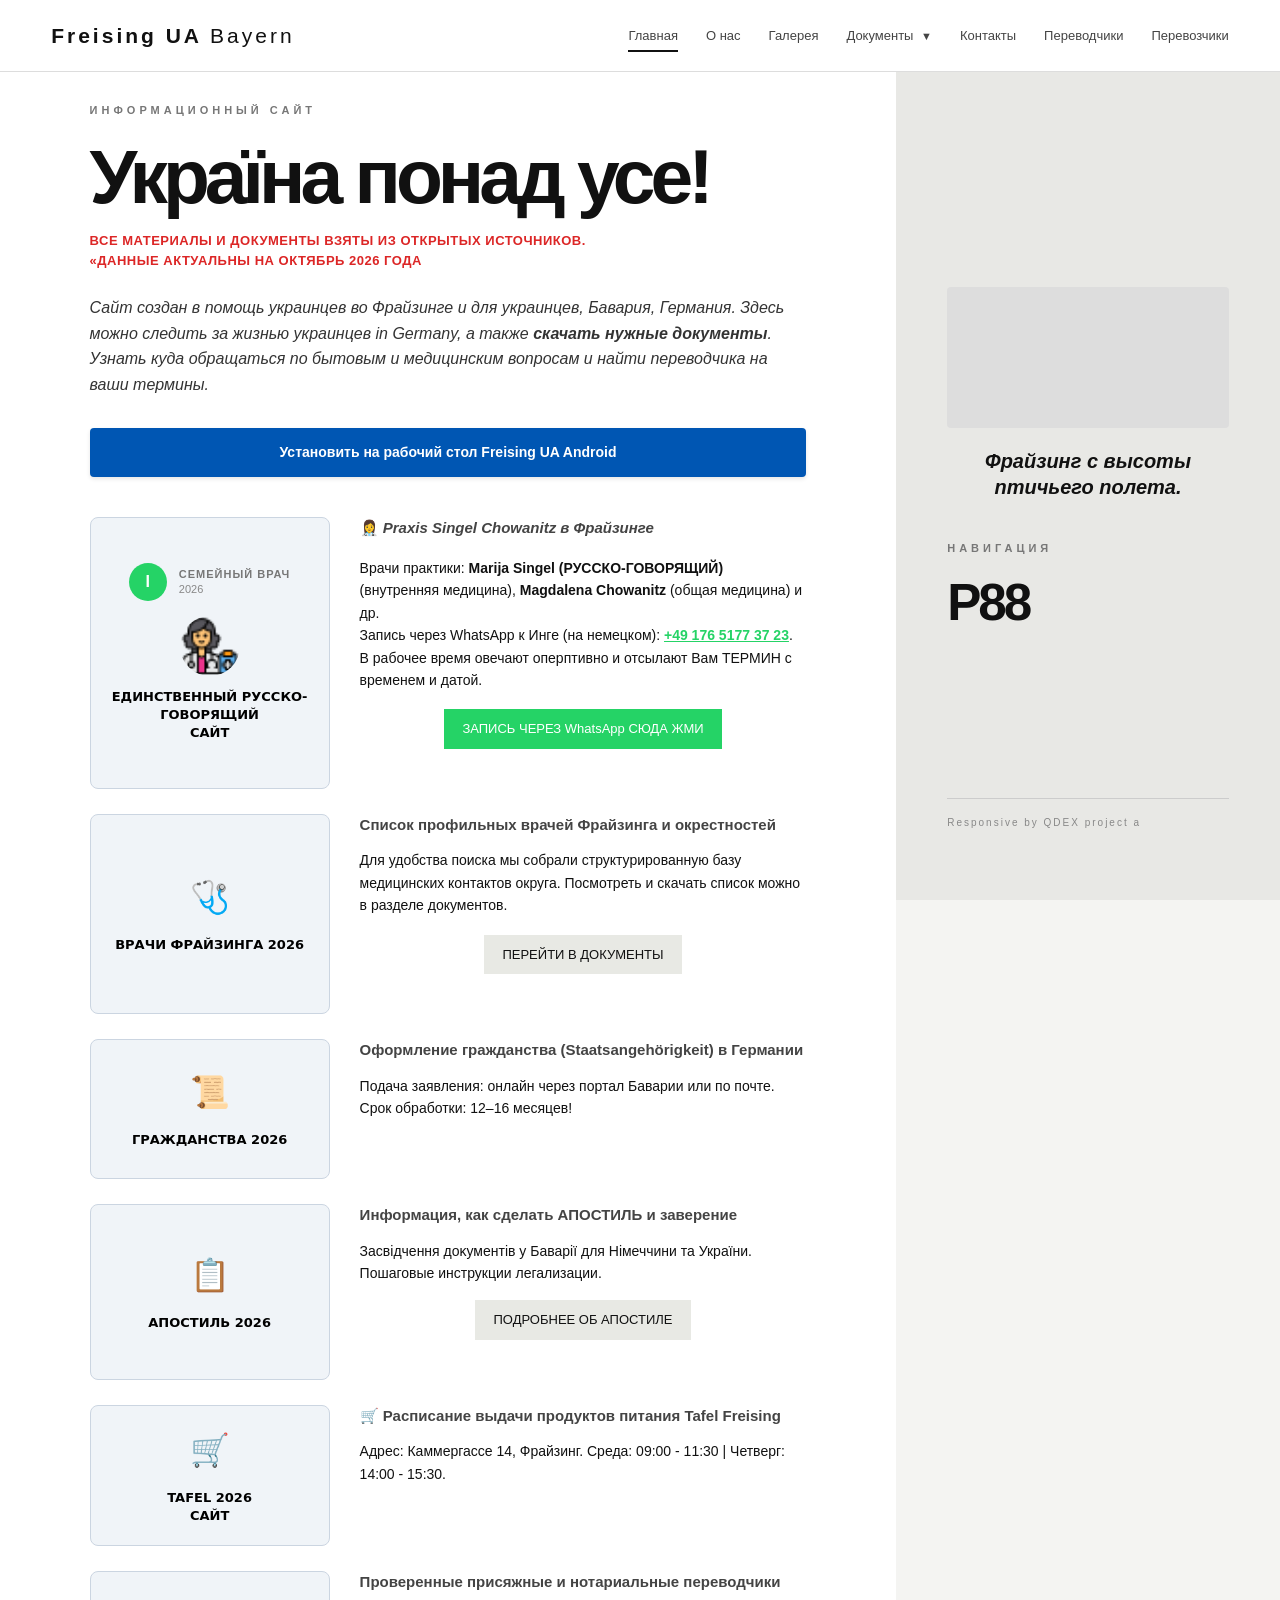
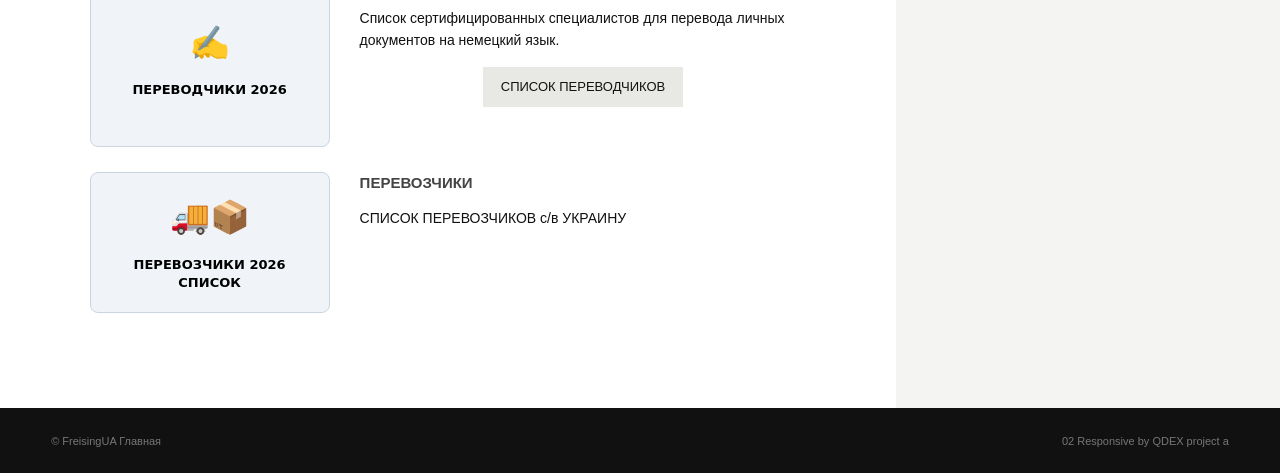
==== commit b02ed919: "Add files via upload" ====
--- a/index.html
+++ b/index.html
@@ -69,6 +69,7 @@
             <div class="menu-item dropdown">
                 <button class="dropdown-btn">Документы <span>▼</span></button>
                 <div class="submenu">
+                    <a href="documents.html" target="_blank">Документы</a>
                     <a href="apostil.html" target="_blank">Апостиль</a>
                     <a href="citizenship.html" target="_blank">Гражданство</a>
                 </div>
@@ -239,7 +240,7 @@
         </h3>
         
         <div class="eyebrow">НАВИГАЦИЯ</div>
-        <h2>P888</h2>
+        <h2>P88</h2>
     </div>
 
     <div class="side-bottom">
